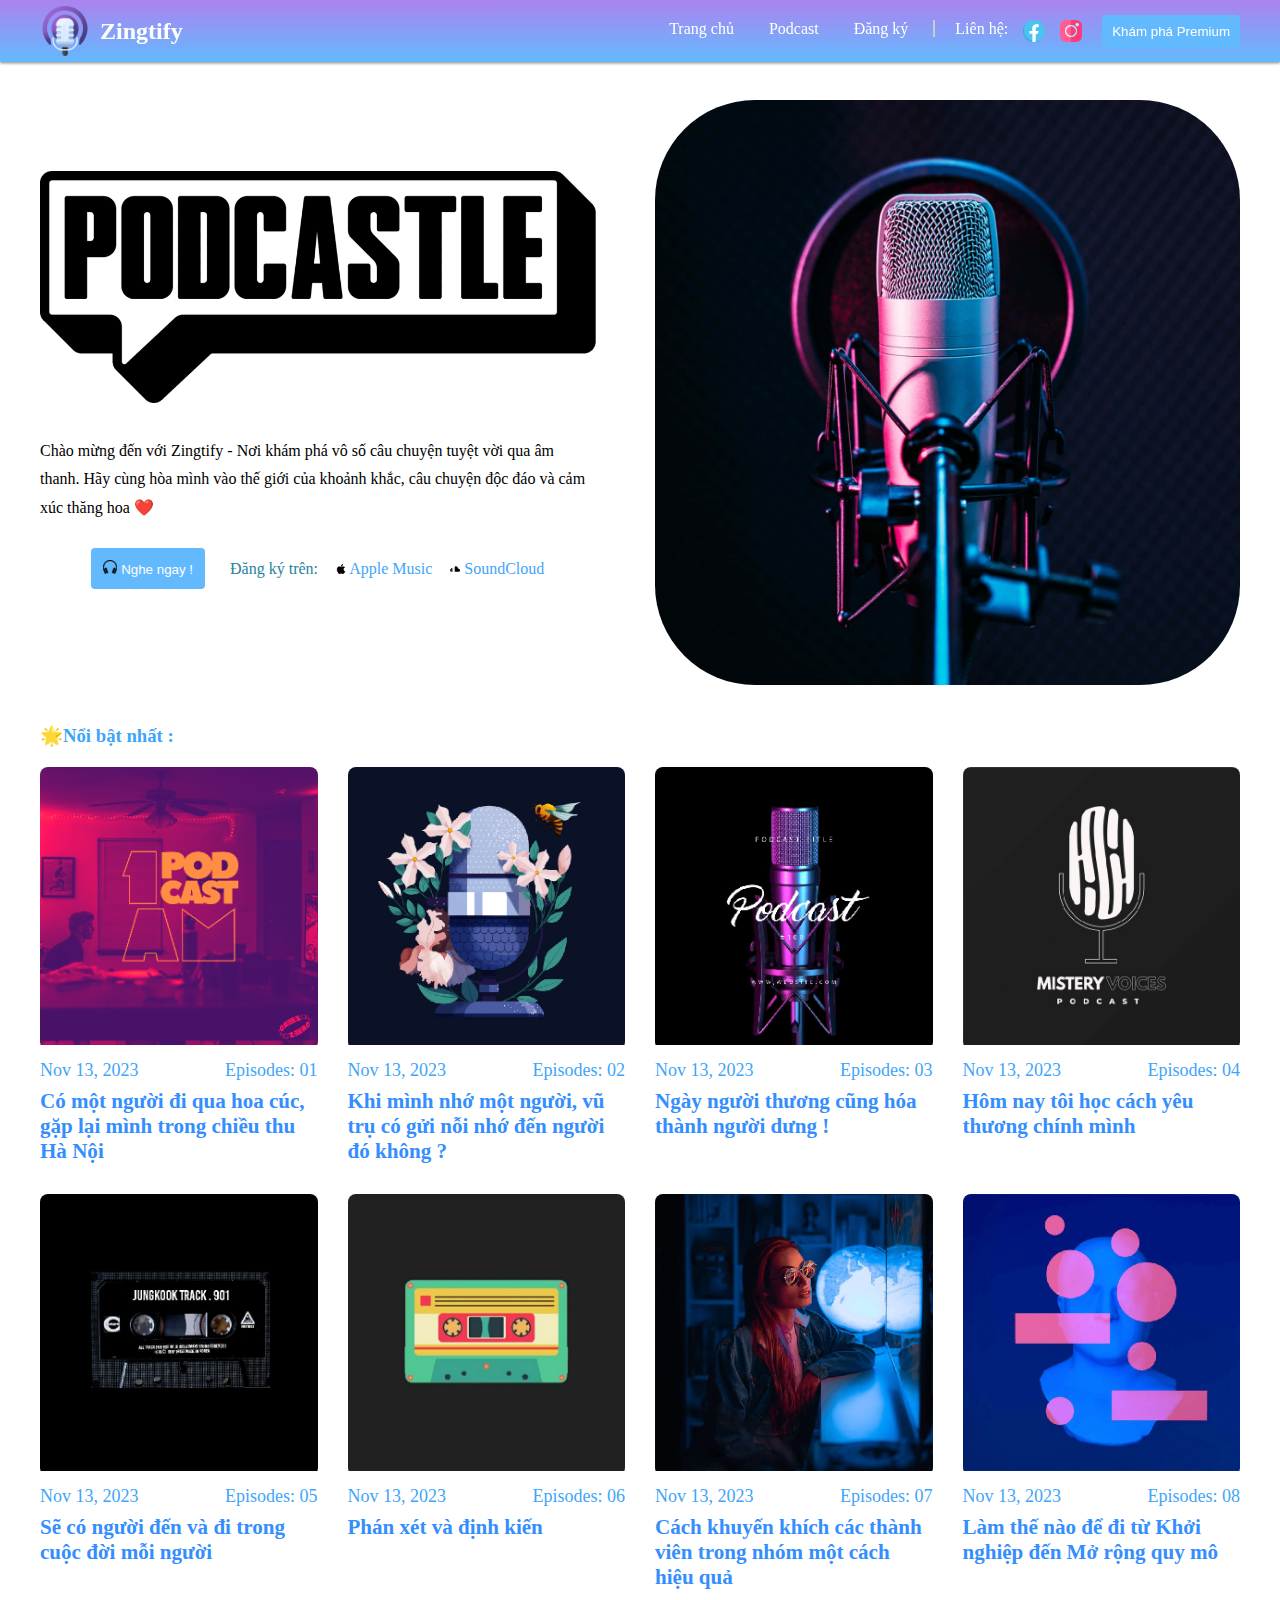
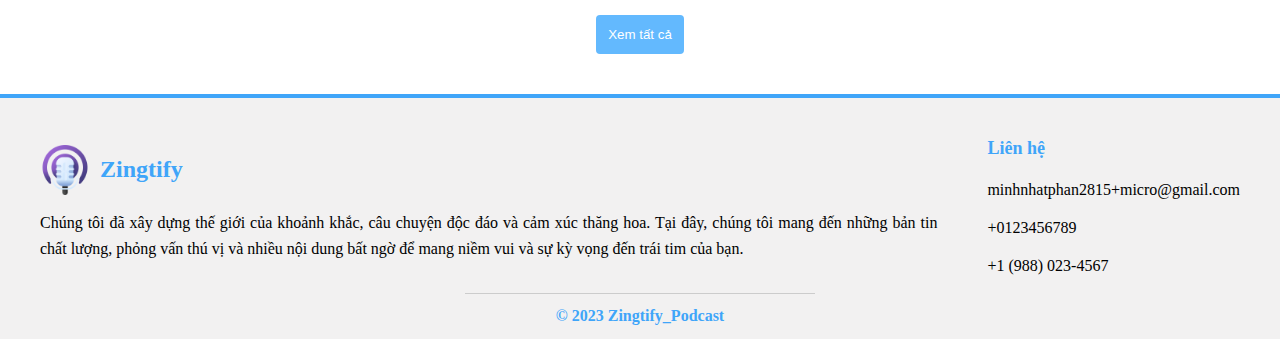
==== index.html @ c62892f9 "first commit" ====
<!DOCTYPE html>
<html lang="en">
<head>
    <meta charset="UTF-8">
    <meta name="viewport" content="width=device-width, initial-scale=1.0">
    <title>Zingtify</title>
    <link rel="shortcut icon" href="./img/logo-icon.png" type="image/svg+xml">
    <link rel="stylesheet" href="./styles.css">
</head>
<body>
    <header>
        <div class="container">
            <a href="index.html" class="logo">
                <img class="logo-img" src="./img/logo-icon.png" alt="Micro logo">
                <h2 class="zingtify">Zingtify</h2>
            </a>

            <nav class="navbar ">
                <ul class="nav-list">
                    <li class="nav-item">
                        <a href="#hero" class="nav-link">Trang chủ</a>
                    </li>
                    <li class="nav-item">
                        <a href="./page/podcast.html" class="nav-link">Podcast</a>
                    </li>
                    <li class="nav-item">
                        <a href="./page/subcribe.html" class="nav-link">Đăng ký</a>
                    </li>
                    <li>
                        <span style="color: white;border-left: 2px solid #ccc; padding-left: 20px ;">Liên hệ:</span>
                    </li>
                    <li>
                        <a href=""><img src="./img/facebook-logo (1).png" style="width: 22px;" alt=""></a>
                    </li>
                    <li>
                        <a href=""><img src="./img/instagram (1).png" style="width: 22px;" alt=""></a>
                    </li>
                </ul>

                <div class="navbar-actions">
                    <a href="./page/premium.html">
                        <button class="btn">
                            <span>Khám phá Premium</span>
                        </button>
                    </a>
                </div>
            </nav>
        </div>
    </header>

    <main>
        <article class="container">
            <section class="hero" id="hero">
                <div class="hero-content">
                    <img src="./img/podcastle.png" alt="Podcast" class="hero-title">
                    <p class="hero-text">
                        Chào mừng đến với Zingtify - Nơi khám phá vô số câu chuyện tuyệt vời qua âm thanh. Hãy cùng hòa
                        mình vào thế giới của khoảnh khắc, câu chuyện độc đáo và cảm xúc thăng hoa ❤️
                    </p>

                    <div class="hero-btn-group">
                        <a href="#podcast"><button class="btn btn-primary">
                                <span><img src="./img/headphone.png" style="width:14px;" alt=""> Nghe ngay !</span>
                            </button>
                        </a>
                        <div class="btn-link-wrapper">
                            <p class="btn-title">Đăng ký trên:</p>
                            <a href="#" class="btn-link">
                                <span><img src="./img/apple-logo.png" style="width: 10px;" alt=""> Apple Music</span>
                            </a>
                            <a href="#" class="btn-link">
                                <span><img src="./img/soundcloud (1).png" style="width: 10px;" alt=""> SoundCloud</span>
                            </a>
                        </div>
                    </div>
                    <div id="podcast"></div>
                </div>
                <div class="hero-banner"></div>
            </section>
        </article>
      
        <section class="podcast" >
        <h3 class="hot">🌟Nổi bật nhất :</h3>
            <ul class="podcast-list">
                <li>
                    <a href="#" class="podcast-card">
                        <figure class="card-banner">
                            <img src="./img/podcast-1.png"
                                alt="Tube Preamps, TLM103 vs. OJ 818, Podcastage's Beanies">
                        </figure>
                        <div class="card-content">
                            <div class="card-meta">
                                <time datetime="2023-11-13">Nov 13, 2023</time>
                                <p class="pod-epi">Episodes: 01</p>
                            </div>

                            <h3 class="h3 card-title">Có một người đi qua hoa cúc, gặp lại mình trong chiều thu Hà
                                Nội</h3>
                        </div>
                    </a>
                </li>

                <li>
                    <a href="#" class="podcast-card">
                        <figure class="card-banner">
                            <img src="./img/podcast-2.png"
                                alt="Tube Preamps, TLM103 vs. OJ 818, Podcastage's Beanies">
                        </figure>
                        <div class="card-content">
                            <div class="card-meta">
                                <time datetime="2023-11-13">Nov 13, 2023</time>
                                <p class="pod-epi">Episodes: 02</p>
                            </div>

                            <h3 class="h3 card-title">Khi mình nhớ một người, vũ trụ có gửi nỗi nhớ đến người đó
                                không ?</h3>
                        </div>
                    </a>
                </li>

                <li>
                    <a href="#" class="podcast-card">
                        <figure class="card-banner">
                            <img src="./img/podcast-3.png"
                                alt="Tube Preamps, TLM103 vs. OJ 818, Podcastage's Beanies">
                        </figure>
                        <div class="card-content">
                            <div class="card-meta">
                                <time datetime="2023-11-13">Nov 13, 2023</time>
                                <p class="pod-epi">Episodes: 03</p>
                            </div>

                            <h3 class="h3 card-title">Ngày người thương cũng hóa thành người dưng !</h3>
                        </div>
                    </a>
                </li>

                <li>
                    <a href="#" class="podcast-card">
                        <figure class="card-banner">
                            <img src="./img/podcast-4.png"
                                alt="Tube Preamps, TLM103 vs. OJ 818, Podcastage's Beanies">
                        </figure>
                        <div class="card-content">
                            <div class="card-meta">
                                <time datetime="2023-11-13">Nov 13, 2023</time>
                                <p class="pod-epi">Episodes: 04</p>
                            </div>

                            <h3 class="h3 card-title">Hôm nay tôi học cách yêu thương chính mình</h3>
                        </div>
                    </a>
                </li>

                <li>
                    <a href="#" class="podcast-card">
                        <figure class="card-banner">
                            <img src="./img/podcast-5.png"
                                alt="Tube Preamps, TLM103 vs. OJ 818, Podcastage's Beanies">
                        </figure>
                        <div class="card-content">
                            <div class="card-meta">
                                <time datetime="2023-11-13">Nov 13, 2023</time>
                                <p class="pod-epi">Episodes: 05</p>
                            </div>

                            <h3 class="h3 card-title">Sẽ có người đến và đi trong cuộc đời mỗi người</h3>
                        </div>
                    </a>
                </li>

                <li>
                    <a href="#" class="podcast-card">
                        <figure class="card-banner">
                            <img src="./img/podcast-6.png"
                                alt="Tube Preamps, TLM103 vs. OJ 818, Podcastage's Beanies">
                        </figure>
                        <div class="card-content">
                            <div class="card-meta">
                                <time datetime="2023-11-13">Nov 13, 2023</time>
                                <p class="pod-epi">Episodes: 06</p>
                            </div>

                            <h3 class="h3 card-title">Phán xét và định kiến</h3>
                        </div>
                    </a>
                </li>

                <li>
                    <a href="#" class="podcast-card">
                        <figure class="card-banner">
                            <img src="./img/podcast-7.png"
                                alt="Tube Preamps, TLM103 vs. OJ 818, Podcastage's Beanies">
                        </figure>
                        <div class="card-content">
                            <div class="card-meta">
                                <time datetime="2023-11-13">Nov 13, 2023</time>
                                <p class="pod-epi">Episodes: 07</p>
                            </div>

                            <h3 class="h3 card-title">Cách khuyến khích các thành viên trong nhóm một cách hiệu quả
                            </h3>
                        </div>
                    </a>
                </li>

                <li>
                    <a href="#" class="podcast-card">
                        <figure class="card-banner">
                            <img src="./img/podcast-8.png"
                                alt="Tube Preamps, TLM103 vs. OJ 818, Podcastage's Beanies">
                        </figure>
                        <div class="card-content">
                            <div class="card-meta">
                                <time datetime="2023-11-13">Nov 13, 2023</time>
                                <p class="pod-epi">Episodes: 08</p>
                            </div>

                            <h3 class="h3 card-title">Làm thế nào để đi từ Khởi nghiệp đến Mở rộng quy mô</h3>
                        </div>
                    </a>
                </li>
            </ul>
            <a href="./page/podcast.html"><button class="btn-load-more btn btn-primary">Xem tất cả</button></a>
        </section>
    </main>

    <footer class="footer">
        <div class="footer-top">
            <div class="container">
                <div class="footer-brand">
                    <a href="#" class="logo">
                        <img class="logo-img" src="./img/logo-icon.png" alt="Micro">
                        <h2 class="zingtify">Zingtify</h2>
                    </a>
                    <p class="footer-text">Chúng tôi đã xây dựng thế giới của khoảnh khắc, câu chuyện độc đáo và cảm xúc
                        thăng hoa. Tại đây, chúng tôi mang đến những bản tin chất lượng, phỏng vấn thú vị và nhiều nội
                        dung bất ngờ để mang niềm vui và sự kỳ vọng đến trái tim của bạn.</p>
                </div>
                <div class="footer-list">
                    <li>
                        <p class="footer-link-title">Liên hệ</p>
                    </li>
                    <li>
                        <a href="mailto:minhnhatphan2815+micro@gmail.com"
                            class="footer-link">minhnhatphan2815+micro@gmail.com</a>
                    </li>
                    <li>
                        <a href="tel:+0123456789" class="footer-link">+0123456789</a>
                    </li>
                    <li>
                        <a href="tel:+19880234567" class="footer-link">+1 (988) 023-4567</a>
                    </li>
                </div>
            </div>
        </div>

        <div class="footer-bottom">
            <div class="container">
                <p class="copyright">
                    &copy; 2023 Zingtify_Podcast
                </p>
            </div>
        </div>
    </footer>
</body>
</html>
---- styles.css ----
* {
    margin: 0;
    padding: 0;
    box-sizing: border-box;
}

html {
    scroll-behavior: smooth;
}

a {
    text-decoration: none;
}

header {
    position: fixed;
    top: 0;
    left: 0;
    width: 100%;
    padding-block: 6px;
    background-image: linear-gradient(0, #63b9fe, #ab83ef);
    box-shadow: 0 1px 3px hsla(0, 0%, 0%, 0.5);
    z-index: 4;
}

.container {
    max-width: 1200px;
    display: flex;
    justify-content: space-between;
    align-items: center;
    margin: 0 auto;
}

.logo {
    display: flex;
    color: white;
    text-decoration: none;
}

.logo:active {
    color: white;
}

.logo-img {
    width: 50px;
}

.zingtify {
    display: flex;
    align-items: center;
    padding: 10px;
}

.navbar {
    position: static;
    visibility: visible;
    box-shadow: none;
    padding: 0;
    background: none;
    display: flex;
    justify-content: flex-end;
    align-items: center;
    gap: 20px;
    z-index: 2;
}

.nav-list {
    list-style: none;
    display: flex;
    justify-content: space-between;
    gap: 15px;
    border: none;
    margin-top: 4px;
}

.nav-link {
    text-decoration: none;
    color: white;
    font-size: var(--fs-4);
    padding: 10px;
    border-radius: 4px;
}

.nav-link:hover {
    color: #c9f9ed;
}

.navbar-actions {
    display: flex;
    align-items: center;
}

.navbar-actions a {
    text-decoration: none;
}

.btn {
    background-color: #63b9fe;
    cursor: pointer;
    border: none;
    color: white;
    display: flex;
    justify-content: center;
    align-items: center;
    gap: 5px;
    padding: 9px 10px;
    border-radius: 4px;
}

.btn:hover {
    background-color: #837dff;
}

.hero {
    padding: 100px 0 0;
    display: grid;
    grid-template-columns: 1fr 1fr;
    align-items: center;
    gap: 30px;
}

.hero-content {
    width: 95%;
}

.hero-title {
    width: 100%;
    margin-bottom: 30px;
}

.hero-text {
    line-height: 1.8;
    margin-bottom: 25px;
}

.hero-btn-group {
    display: flex;
    justify-content: center;
    align-items: center;
    gap: 25px;
}

.btn-link-wrapper {
    display: flex;
    justify-content: center;
    align-items: center;
    gap: 18px;
}

.btn-primary {
    background: #63b9fe;
    padding: 12px;
}

.btn-primary:hover {
    opacity: 0.8;
}

.hero .btn-primary {
    margin-bottom: 25px;
}

.btn-title {
    margin-bottom: 25px;
    color: #2780a0;
}

.hero .btn-link {
    color: #3fa5f9;
    display: flex;
    justify-content: center;
    align-items: center;
    gap: 10px;
}

.hero .btn-link:hover {
    color: #277aa0;
    opacity: 0.8;
}

.hero .btn-link {
    margin-bottom: 25px;
}

.hero-banner {
    display: block;
    width: 100%;
    padding-top: 100%;
    background: url("./img/micro.jpg") no-repeat;
    background-size: cover;
    border-radius: 100px;
}

.footer {
    background-color: #f2f1f1;
    color: black;
    border-top: 4px solid #3fa5f9;
}

.footer-top {
    display: flex;
    justify-content: center;
    margin: 0 40px;
}

.footer-brand,
.footer-brand .logo {
    margin: 15px 0;
    color: #3fa5f9;
}

.footer-text {
    color: black;
    line-height: 1.6;
    margin-right: 50px;
    text-align: justify;
}

.footer-list {
    margin: 18px 0;
    list-style: none;
}

.footer-list>li:not(:last-child) {
    margin-bottom: 20px;
}

.footer-link-title {
    color: #3fa5f9;
    font-weight: 700;
    font-size: large;
    margin: 22px 0;
}

.footer-link {
    color: black;
    width: max-content;
}

.footer-link:hover,
.footer-link:focus {
    color: #3fa5f9;
}

.footer-bottom {
    border-top: 1px solid #ccc;
    width: 350px;
    margin: 0 auto;
}

.copyright {
    line-height: 1.8;
    padding-block: 8px;
    margin: 0 auto;
    color: #3fa5f9;
    font-weight: 700;
}

.hot,
.all {
    font-weight: 700;
    color: #3fa5f9;
}

.hot {
    margin:20px 0;
}

.all {
    margin: 60px 0 20px;
}

.podcast {
    padding: 20px 0 20px;
    max-width: 1200px;
    margin: 0px auto;
}

.podcast-list {
    display: grid;
    grid-template-columns: repeat(4, 1fr);
    gap: 30px;
    list-style: none;
}

.podcast-card {
    border-radius: 4px;
    color: #348efe;
    font-size: 18px;
}

.card-banner {
    position: relative;
    border-radius: 8px;
    overflow: hidden;
    margin-bottom: 10px;
    z-index: 1;
}

.card-banner img {
    width: 100%;
}

.card-meta {
    position: relative;
    display: flex;
    justify-content: space-between;
    align-items: center;
    margin-bottom: 8px;
    color: #3fa5f9;
}

.podcast-card:hover .card-title, 
.podcast-card:hover .card-banner {
    opacity: 0.8;
    color: #837dff;
}

.btn-load-more {
    margin: 25px auto 20px;
}

.newsletter {
    padding: 68px 0 0;
}

.newsletter-card {
    padding: 60px 20px;
    border-radius: 12px;
    display: flex;
    align-items: center;
    justify-content: space-between;
    gap: 50px;
}

.newsletter-card .card-content {
    max-width: 50%;
}

.newsletter-card .card-title {
    line-height: 1.3;
    margin-bottom: 10px;
    color: #348efe;
}

.newsletter-card .card-text {
    line-height: 1.5;
    margin-bottom: 20px;
    text-align: justify;
}

.card-form {
    background-color: #ddedf9;
    padding: 30px 25px 25px;
    border-radius: 20px;
}

.input-field {
    padding: 18px 15px;
    border-radius: 10px;
    background: white;
    color: #3fa5f9;
    border: 3px solid #f8fafc;
    margin-bottom: 20px;
    width: 100%;
}

.input-field:focus {
    outline: none;
}

.input-field::placeholder {
    color: inherit;
}

.input-field:focus::placeholder {
    opacity: 0;
}

.newsletter-card .btn-primary {
    width: 100%;
    padding-block: 18px;
}

li {
    list-style: none;
}

.panel {
    margin-top: 10px;
    background-color: white;
    border-radius: 10px;
    padding: 10px 25px 0;
    margin-bottom: 30px;
    width: 100%;
    display: flex;
    text-align: center;
    text-transform: uppercase;
}

.pricing-plan {
    border-right: 1px solid #e1f1ff;
    padding: 25px 50px 0;
}

.pricing-plan:last-child {
    border-right: none;
}

.pricing-img {
    margin-bottom: 25px;
    max-width: 75%;
}

.pricing-header {
    color: #888;
    font-weight: 600;
    letter-spacing: 1px;
}

.pricing-features {
    margin: 15px 0 25px;
    color: #016ff9;
}

.pricing-features-item {
    font-weight: 600;
    letter-spacing: 1px;
    font-size: 12px;
    line-height: 1.6;
    padding: 15px 0;
    border-top: 1px solid #e1f1ff;
}

.pricing-features-item:last-child {
    border-bottom: 1px solid #e1f1ff;
}

.pricing-price {
    color: #016ff9;
    display: block;
    font-size: 32px;
    font-weight: 700;
}

.pricing-button {
    border: 1px solid #9dd1ff;
    border-radius: 10px;
    color: #348efe;
    display: inline-block;
    padding: 15px 35px;
    text-decoration: none;
    margin: 25px 0;
    transition: background-color 200ms ease-in-out;
}

.pricing-button:hover,
.pricing-button:focus {
    background-color: #67b4f7;
    color: white;
}
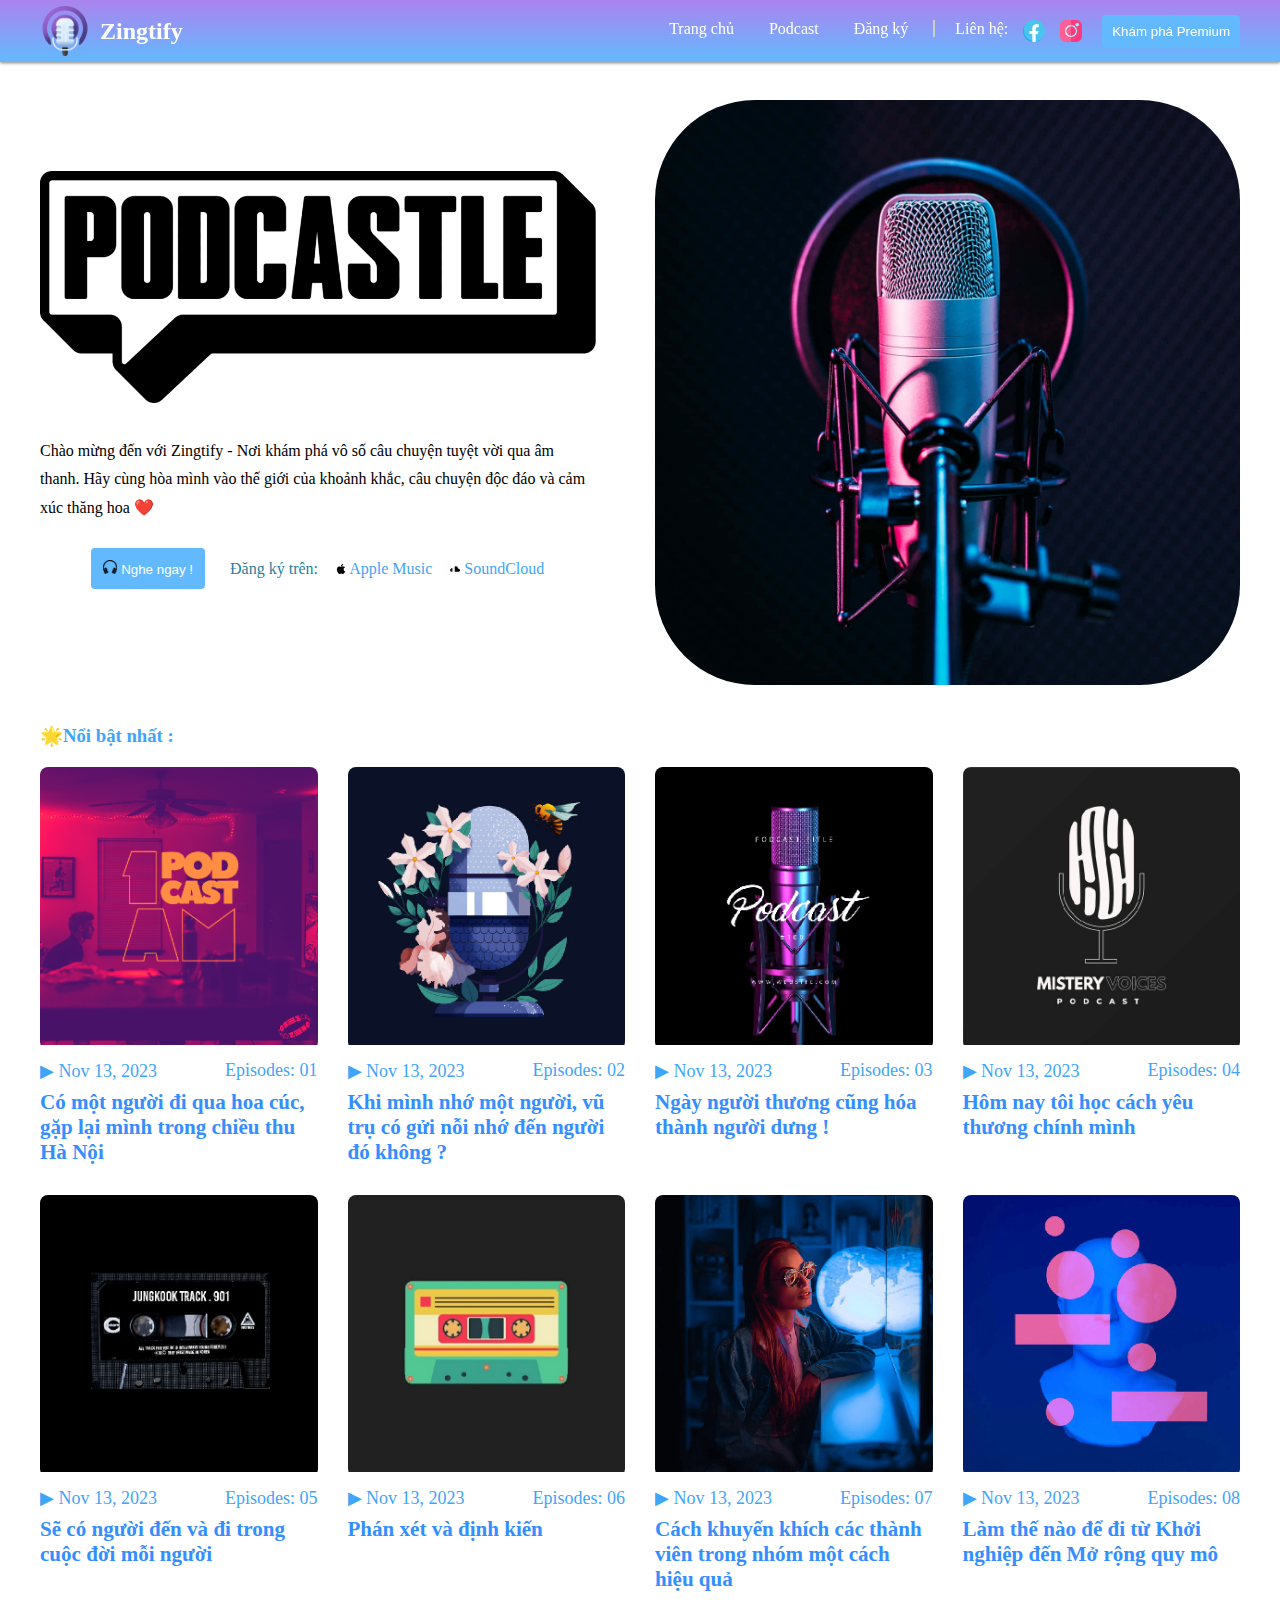
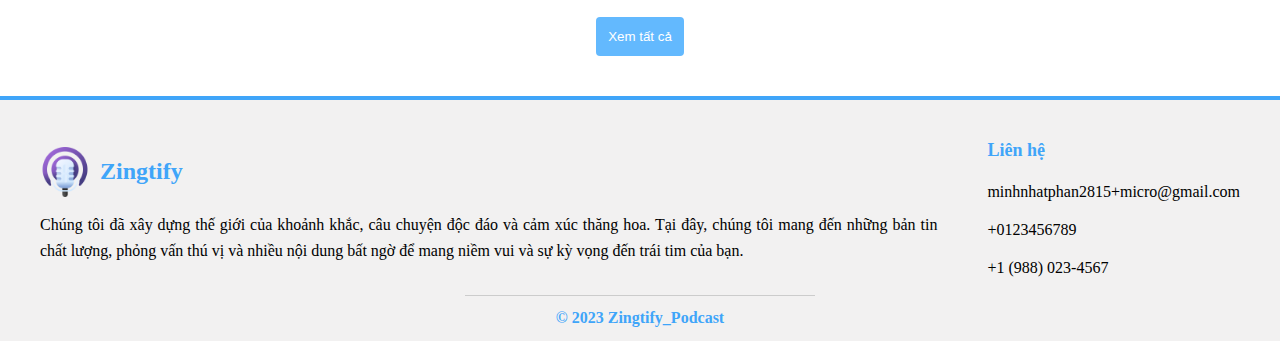
==== commit e16e1262: "third commit" ====
--- a/index.html
+++ b/index.html
@@ -90,7 +90,7 @@
                         </figure>
                         <div class="card-content">
                             <div class="card-meta">
-                                <time datetime="2023-11-13">Nov 13, 2023</time>
+                                <time datetime="2023-11-13">▶ Nov 13, 2023</time>
                                 <p class="pod-epi">Episodes: 01</p>
                             </div>
 
@@ -108,7 +108,7 @@
                         </figure>
                         <div class="card-content">
                             <div class="card-meta">
-                                <time datetime="2023-11-13">Nov 13, 2023</time>
+                                <time datetime="2023-11-13">▶ Nov 13, 2023</time>
                                 <p class="pod-epi">Episodes: 02</p>
                             </div>
 
@@ -126,7 +126,7 @@
                         </figure>
                         <div class="card-content">
                             <div class="card-meta">
-                                <time datetime="2023-11-13">Nov 13, 2023</time>
+                                <time datetime="2023-11-13">▶ Nov 13, 2023</time>
                                 <p class="pod-epi">Episodes: 03</p>
                             </div>
 
@@ -143,7 +143,7 @@
                         </figure>
                         <div class="card-content">
                             <div class="card-meta">
-                                <time datetime="2023-11-13">Nov 13, 2023</time>
+                                <time datetime="2023-11-13">▶ Nov 13, 2023</time>
                                 <p class="pod-epi">Episodes: 04</p>
                             </div>
 
@@ -160,7 +160,7 @@
                         </figure>
                         <div class="card-content">
                             <div class="card-meta">
-                                <time datetime="2023-11-13">Nov 13, 2023</time>
+                                <time datetime="2023-11-13">▶ Nov 13, 2023</time>
                                 <p class="pod-epi">Episodes: 05</p>
                             </div>
 
@@ -177,7 +177,7 @@
                         </figure>
                         <div class="card-content">
                             <div class="card-meta">
-                                <time datetime="2023-11-13">Nov 13, 2023</time>
+                                <time datetime="2023-11-13">▶ Nov 13, 2023</time>
                                 <p class="pod-epi">Episodes: 06</p>
                             </div>
 
@@ -194,7 +194,7 @@
                         </figure>
                         <div class="card-content">
                             <div class="card-meta">
-                                <time datetime="2023-11-13">Nov 13, 2023</time>
+                                <time datetime="2023-11-13">▶ Nov 13, 2023</time>
                                 <p class="pod-epi">Episodes: 07</p>
                             </div>
 
@@ -212,7 +212,7 @@
                         </figure>
                         <div class="card-content">
                             <div class="card-meta">
-                                <time datetime="2023-11-13">Nov 13, 2023</time>
+                                <time datetime="2023-11-13">▶ Nov 13, 2023</time>
                                 <p class="pod-epi">Episodes: 08</p>
                             </div>
 
